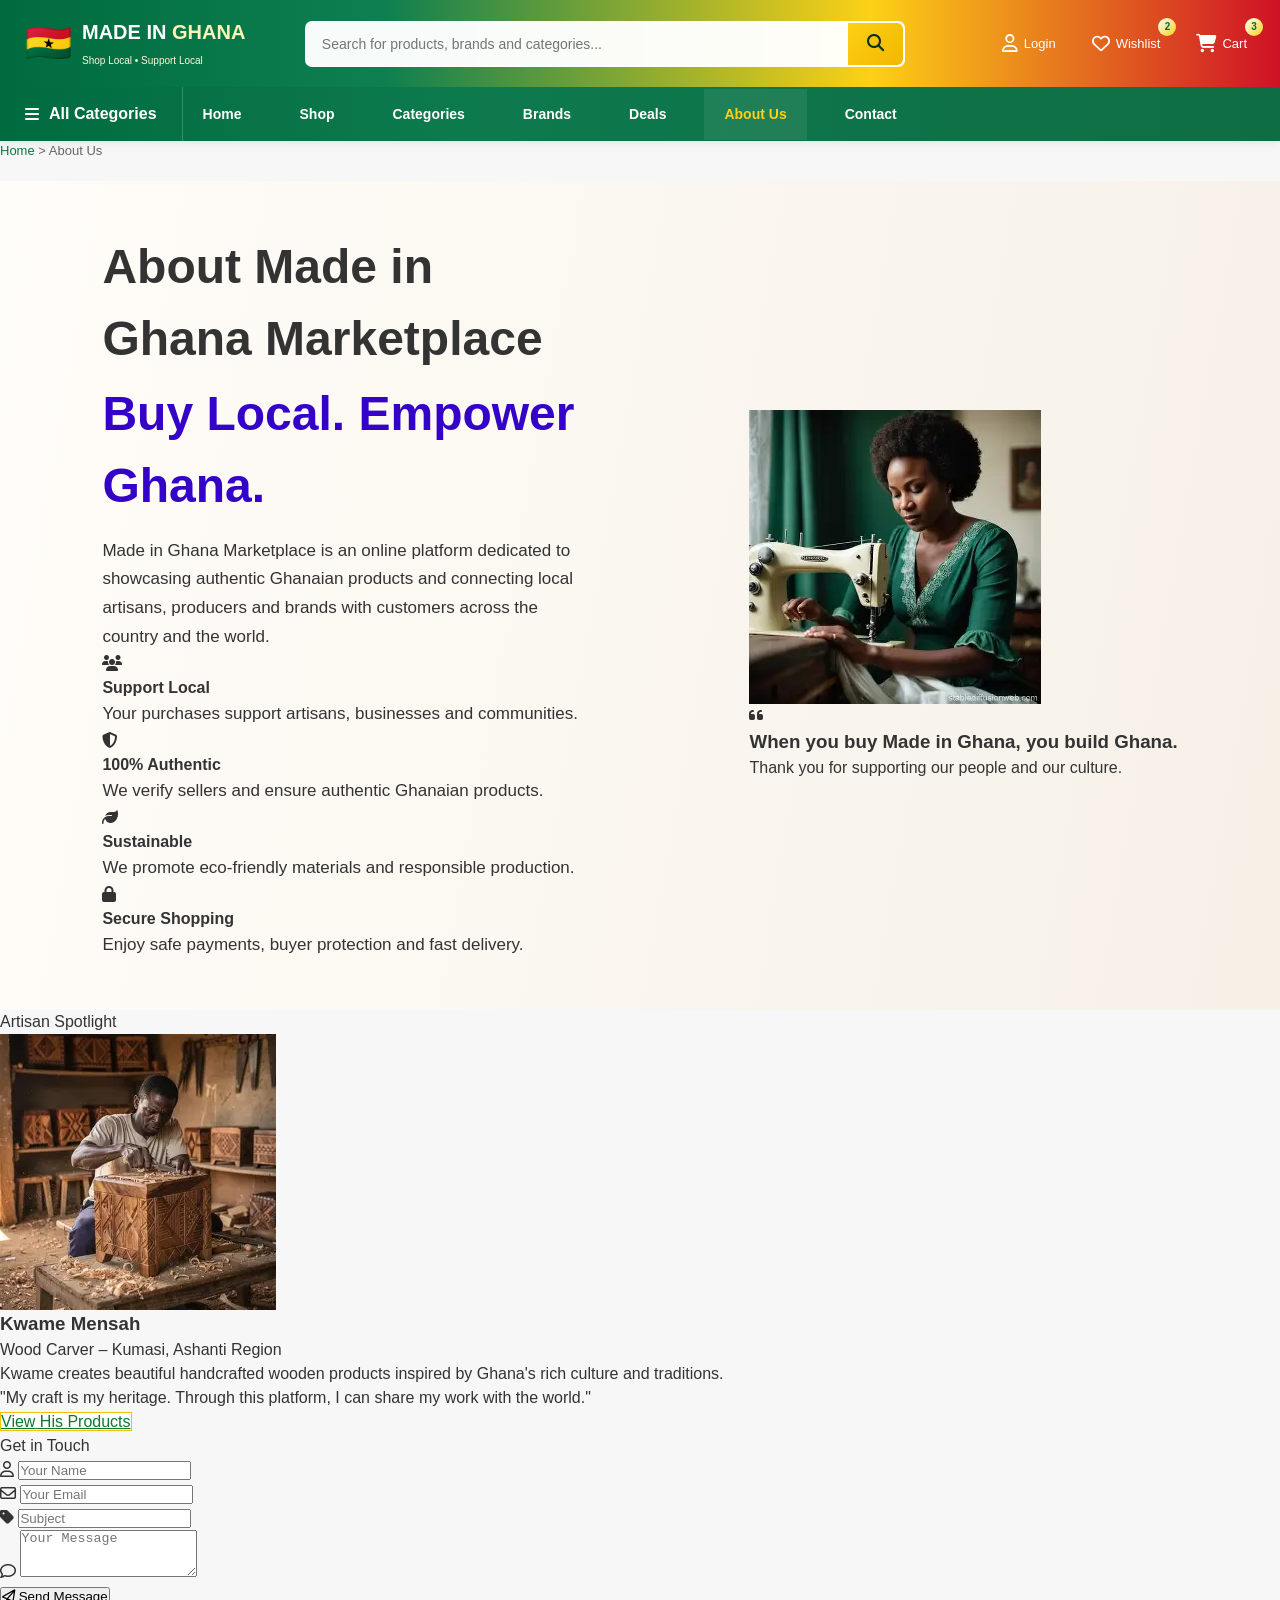
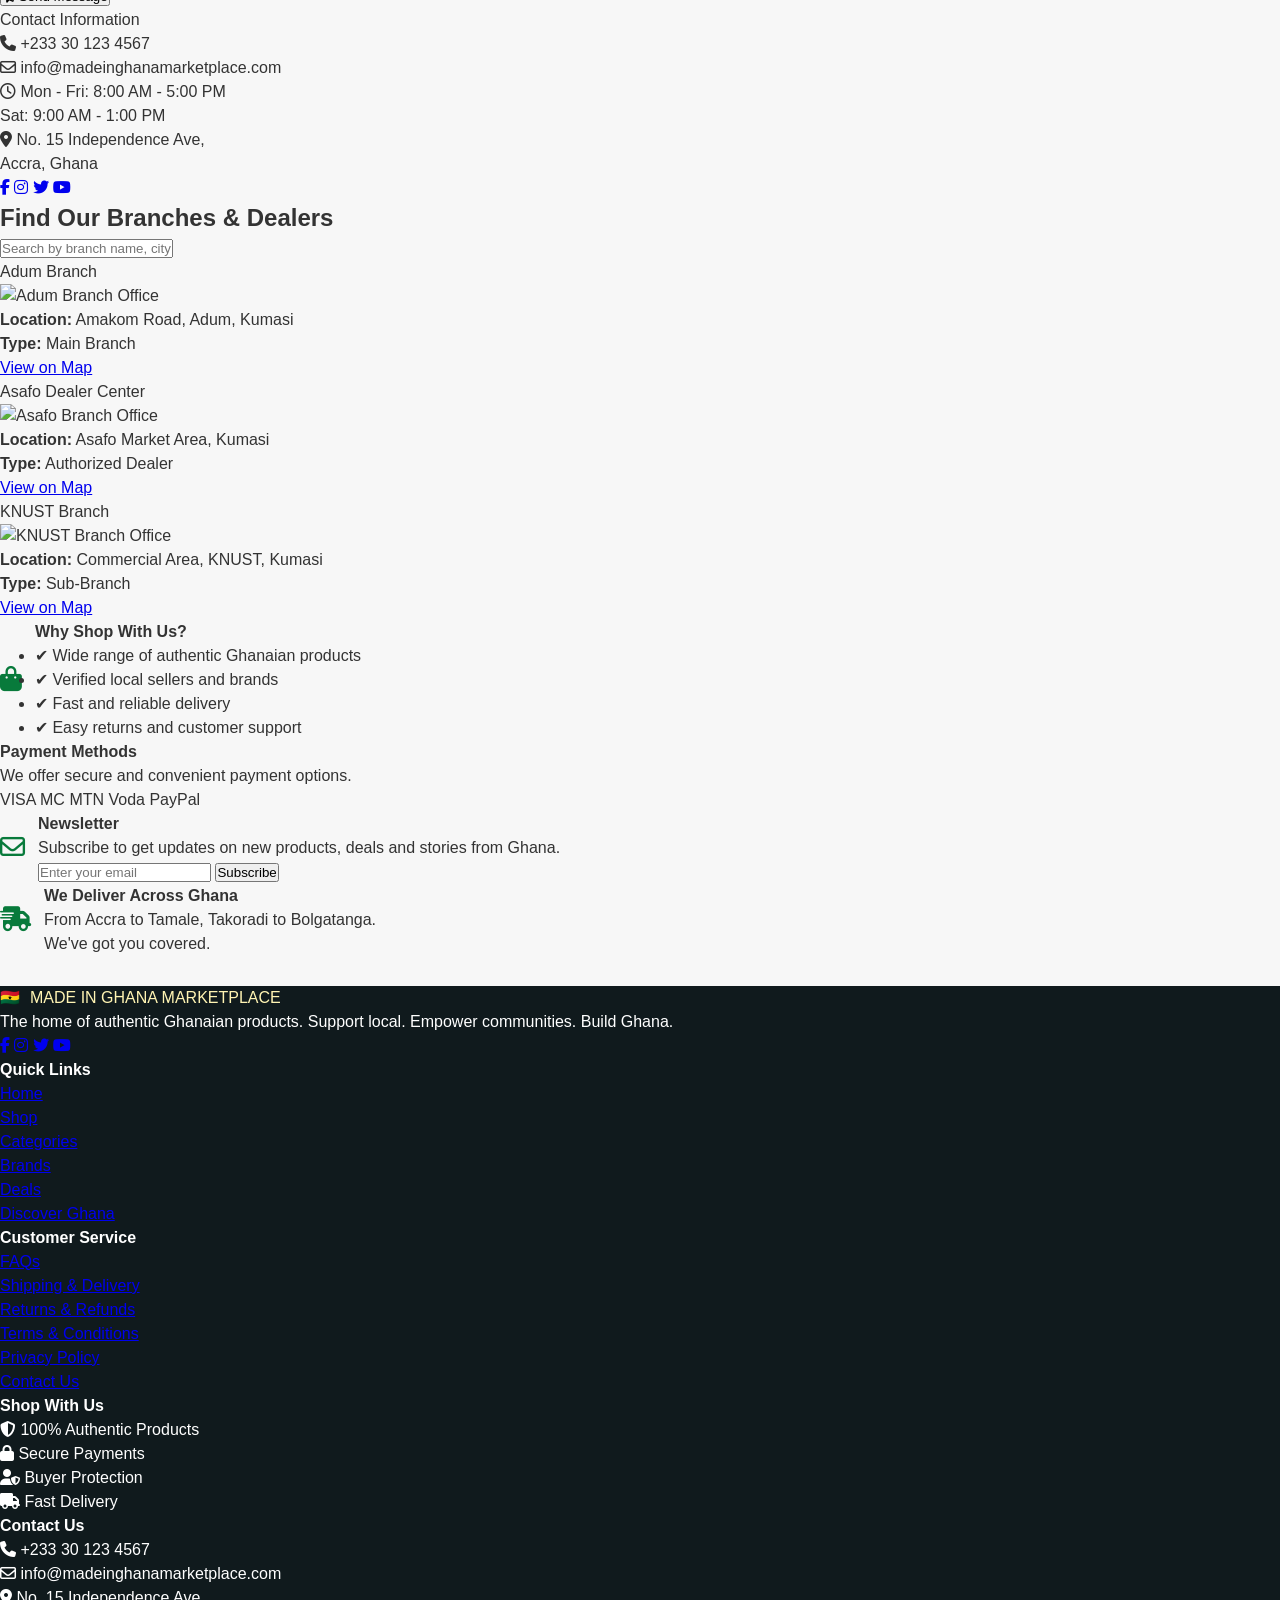
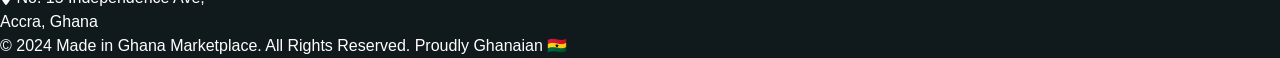
==== about.html @ 3180661c "Initial commit" ====
<!DOCTYPE html>
<html lang="en">
<head>
  <meta charset="UTF-8">
  <meta name="viewport" content="width=device-width, initial-scale=1.0">
  <title>About Us - Made in Ghana Marketplace</title>
  <link rel="stylesheet" href="style.css">
  <!-- Font Awesome for Icons -->
  <link rel="stylesheet" href="https://cdnjs.cloudflare.com/ajax/libs/font-awesome/6.4.0/css/all.min.css">
</head>
<body>

  <header class="header">
    <div class="top-nav">
      <div class="logo">
        <div class="logo-icon">🇬🇭</div>
        <div class="logo-text">
          <h1>MADE IN <span>GHANA</span></h1>
          <small>Shop Local • Support Local</small>
        </div>
      </div>

      <div class="search-box">
        <input type="text" placeholder="Search for products, brands and categories...">
        <button><i class="fa-solid fa-magnifying-glass"></i></button>
      </div>

      <div class="nav-actions">
        <a href="#"><i class="fa-regular fa-user"></i><span>Login</span></a>
        <a href="#" class="icon-link"><i class="fa-regular fa-heart"></i><span>Wishlist</span><b>2</b></a>
        <a href="cart.html" class="icon-link"><i class="fa-solid fa-cart-shopping"></i><span>Cart</span><b>3</b></a>
      </div>
    </div>

    <nav class="main-nav">
      <div class="categories">
        <i class="fa-solid fa-bars"></i>
        <span>All Categories</span>
      </div>

      <ul class="nav-menu">
        <li><a href="index.html">Home</a></li>
        <li><a href="shop.html">Shop</a></li>
        <li><a href="categories.html">Categories</a></li>
        <li><a href="brands.html">Brands</a></li>
        <li><a href="deals.html">Deals</a></li>
        <li><a href="about.html" class="active">About Us</a></li>
        <li><a href="contact.html">Contact</a></li>
      </ul>
    </nav>
  </header>

  <!-- Breadcrumb -->
  <div class="breadcrumb">
    <a href="#">Home</a> &gt; <span>About Us</span>
  </div>

  <!-- Hero Section -->
  <section class="hero">
    <div class="hero-content">
      <h1>About Made in Ghana Marketplace</h1>
      <h2 class="subheading">Buy Local. Empower Ghana.</h2>
      <p>Made in Ghana Marketplace is an online platform dedicated to showcasing authentic Ghanaian products and connecting local artisans, producers and brands with customers across the country and the world.</p>
      
      <div class="value-props">
        <div class="prop-item">
          <i class="fa-solid fa-users"></i>
          <div>
            <strong>Support Local</strong>
            <p>Your purchases support artisans, businesses and communities.</p>
          </div>
        </div>
        <div class="prop-item">
          <i class="fa-solid fa-shield-halved"></i>
          <div>
            <strong>100% Authentic</strong>
            <p>We verify sellers and ensure authentic Ghanaian products.</p>
          </div>
        </div>
        <div class="prop-item">
          <i class="fa-solid fa-leaf"></i>
          <div>
            <strong>Sustainable</strong>
            <p>We promote eco-friendly materials and responsible production.</p>
          </div>
        </div>
        <div class="prop-item">
          <i class="fa-solid fa-lock"></i>
          <div>
            <strong>Secure Shopping</strong>
            <p>Enjoy safe payments, buyer protection and fast delivery.</p>
          </div>
        </div>
      </div>
    </div>

    <div class="hero-image-container">
      <img src="seam.webp" alt="Tailor working on Ghanaian fabric">
      <div class="quote-card">
        <i class="fa-solid fa-quote-left quote-icon"></i>
        <h3>When you buy Made in Ghana, you build Ghana.</h3>
        <p>Thank you for supporting our people and our culture.</p>
      </div>
    </div>
  </section>

  <!-- Grid Section (Artisan, Form, Contact, Map) -->
  <section class="grid-container">
    <!-- Artisan Spotlight -->
    <div class="card spotlight-card">
      <div class="card-header">Artisan Spotlight</div>
      <div class="spotlight-body">
        <img src="carver.webp" alt="Kwame Mensah">
        <div class="spotlight-info">
          <h3>Kwame Mensah</h3>
          <p class="role">Wood Carver – Kumasi, Ashanti Region</p>
          <p class="description">Kwame creates beautiful handcrafted wooden products inspired by Ghana's rich culture and traditions.</p>
          <blockquote class="quote-box">
            "My craft is my heritage. Through this platform, I can share my work with the world."
          </blockquote>
          <a href="#" class="btn-outline">View His Products</a>
        </div>
      </div>
    </div>

    <!-- Get in Touch Form -->
    <div class="card">
      <div class="card-header">Get in Touch</div>
      <form class="contact-form">
        <div class="input-icon">
          <i class="fa-regular fa-user"></i>
          <input type="text" placeholder="Your Name" required>
        </div>
        <div class="input-icon">
          <i class="fa-regular fa-envelope"></i>
          <input type="email" placeholder="Your Email" required>
        </div>
        <div class="input-icon">
          <i class="fa-solid fa-tag"></i>
          <input type="text" placeholder="Subject" required>
        </div>
        <div class="input-icon textarea-icon">
          <i class="fa-regular fa-comment"></i>
          <textarea placeholder="Your Message" rows="3" required></textarea>
        </div>
        <button type="submit" class="btn-submit"><i class="fa-regular fa-paper-plane"></i> Send Message</button>
      </form>
    </div>

    <!-- Contact Information -->
    <div class="card">
      <div class="card-header">Contact Information</div>
      <div class="info-list">
        <p><i class="fa-solid fa-phone"></i> +233 30 123 4567</p>
        <p><i class="fa-regular fa-envelope"></i> info@madeinghanamarketplace.com</p>
        <p><i class="fa-regular fa-clock"></i> Mon - Fri: 8:00 AM - 5:00 PM<br><span class="indent">Sat: 9:00 AM - 1:00 PM</span></p>
        <p><i class="fa-solid fa-location-dot"></i> No. 15 Independence Ave,<br><span class="indent">Accra, Ghana</span></p>
      </div>
      <div class="social-links">
        <a href="#" class="social-btn facebook"><i class="fa-brands fa-facebook-f"></i></a>
        <a href="#" class="social-btn instagram"><i class="fa-brands fa-instagram"></i></a>
        <a href="#" class="social-btn twitter"><i class="fa-brands fa-twitter"></i></a>
        <a href="#" class="social-btn youtube"><i class="fa-brands fa-youtube"></i></a>
      </div>
    </div>
  </section>

  <section class="branches-section">
  <h2>Find Our Branches & Dealers</h2>
  
  <!-- Search and Filter Bar -->
  <div class="search-container">
    <input type="text" id="searchInput" placeholder="Search by branch name, city, or dealer..." onkeyup="filterBranches()">
  </div>

  <!-- Cards Grid -->
  <div class="branches-grid" id="branchesGrid">
    
    <!-- Branch 1 -->
    <div class="card" data-name="adum branch kumasi central">
      <div class="card-header">Adum Branch</div>
      <div class="map-placeholder">
        <img src="https://images.unsplash.com/photo-1486406146926-c627a92ad1ab?auto=format&fit=crop&w=600&q=80" alt="Adum Branch Office" class="map-img">
      </div>
      <div class="card-body">
        <p class="branch-address"><strong>Location:</strong> Amakom Road, Adum, Kumasi</p>
        <p class="branch-type"><strong>Type:</strong> Main Branch</p>
        <a href="https://maps.google.com/?q=Adum,+Kumasi" target="_blank" class="direction-btn">View on Map</a>
      </div>
    </div>

    <!-- Branch 2 -->
    <div class="card" data-name="asafo dealer kumasi market">
      <div class="card-header">Asafo Dealer Center</div>
      <div class="map-placeholder">
        <img src="https://images.unsplash.com/photo-1541888946425-d0fbb18f729b?auto=format&fit=crop&w=600&q=80" alt="Asafo Branch Office" class="map-img">
      </div>
      <div class="card-body">
        <p class="branch-address"><strong>Location:</strong> Asafo Market Area, Kumasi</p>
        <p class="branch-type"><strong>Type:</strong> Authorized Dealer</p>
        <a href="https://maps.google.com/?q=Asafo,+Kumasi" target="_blank" class="direction-btn">View on Map</a>
      </div>
    </div>

    <!-- Branch 3 -->
    <div class="card" data-name="knust branch university campus">
      <div class="card-header">KNUST Branch</div>
      <div class="map-placeholder">
        <img src="https://images.unsplash.com/photo-1497366216548-37526070297c?auto=format&fit=crop&w=600&q=80" alt="KNUST Branch Office" class="map-img">
      </div>
      <div class="card-body">
        <p class="branch-address"><strong>Location:</strong> Commercial Area, KNUST, Kumasi</p>
        <p class="branch-type"><strong>Type:</strong> Sub-Branch</p>
        <a href="https://maps.google.com/?q=KNUST,+Kumasi" target="_blank" class="direction-btn">View on Map</a>
      </div>
    </div>

  </div>
</section>

  <!-- Features Strip -->
  <section class="features-bar">
    <div class="feature-item">
      <i class="fa-solid fa-bag-shopping feature-icon"></i>
      <div>
        <strong>Why Shop With Us?</strong>
        <ul>
          <li>✔ Wide range of authentic Ghanaian products</li>
          <li>✔ Verified local sellers and brands</li>
          <li>✔ Fast and reliable delivery</li>
          <li>✔ Easy returns and customer support</li>
        </ul>
      </div>
    </div>

    <div class="feature-item">
      <div>
        <strong>Payment Methods</strong>
        <p>We offer secure and convenient payment options.</p>
        <div class="payment-icons">
          <span class="pay-card visa">VISA</span>
          <span class="pay-card mastercard">MC</span>
          <span class="pay-card momo">MTN</span>
          <span class="pay-card vodafone">Voda</span>
          <span class="pay-card paypal">PayPal</span>
        </div>
      </div>
    </div>

    <div class="feature-item">
      <i class="fa-regular fa-envelope feature-icon"></i>
      <div>
        <strong>Newsletter</strong>
        <p>Subscribe to get updates on new products, deals and stories from Ghana.</p>
        <div class="newsletter-form">
          <input type="email" placeholder="Enter your email">
          <button>Subscribe</button>
        </div>
      </div>
    </div>

    <div class="feature-item">
      <i class="fa-solid fa-truck-fast feature-icon"></i>
      <div>
        <strong>We Deliver Across Ghana</strong>
        <p>From Accra to Tamale, Takoradi to Bolgatanga.<br>We've got you covered.</p>
      </div>
    </div>
  </section>

  <!-- Main Footer -->
  <footer class="footer">
    <div class="footer-grid">
      <div class="footer-col brand-col">
        <div class="logo">
          <span class="flag-icon">🇬🇭</span>
          <div class="logo-text light">
            <span class="brand-title">MADE IN GHANA</span>
            <span class="brand-sub">MARKETPLACE</span>
          </div>
        </div>
        <p>The home of authentic Ghanaian products. Support local. Empower communities. Build Ghana.</p>
        <div class="social-links dark">
          <a href="#"><i class="fa-brands fa-facebook-f"></i></a>
          <a href="#"><i class="fa-brands fa-instagram"></i></a>
          <a href="#"><i class="fa-brands fa-twitter"></i></a>
          <a href="#"><i class="fa-brands fa-youtube"></i></a>
        </div>
      </div>

      <div class="footer-col">
        <h4>Quick Links</h4>
        <ul>
          <li><a href="#">Home</a></li>
          <li><a href="#">Shop</a></li>
          <li><a href="#">Categories</a></li>
          <li><a href="#">Brands</a></li>
          <li><a href="#">Deals</a></li>
          <li><a href="#">Discover Ghana</a></li>
        </ul>
      </div>

      <div class="footer-col">
        <h4>Customer Service</h4>
        <ul>
          <li><a href="#">FAQs</a></li>
          <li><a href="#">Shipping & Delivery</a></li>
          <li><a href="#">Returns & Refunds</a></li>
          <li><a href="#">Terms & Conditions</a></li>
          <li><a href="#">Privacy Policy</a></li>
          <li><a href="#">Contact Us</a></li>
        </ul>
      </div>

      <div class="footer-col">
        <h4>Shop With Us</h4>
        <ul class="icon-list">
          <li><i class="fa-solid fa-shield-halved"></i> 100% Authentic Products</li>
          <li><i class="fa-solid fa-lock"></i> Secure Payments</li>
          <li><i class="fa-solid fa-user-shield"></i> Buyer Protection</li>
          <li><i class="fa-solid fa-truck"></i> Fast Delivery</li>
        </ul>
      </div>

      <div class="footer-col">
        <h4>Contact Us</h4>
        <p><i class="fa-solid fa-phone"></i> +233 30 123 4567</p>
        <p><i class="fa-regular fa-envelope"></i> info@madeinghanamarketplace.com</p>
        <p><i class="fa-solid fa-location-dot"></i> No. 15 Independence Ave,<br>Accra, Ghana</p>
      </div>
    </div>

    <div class="footer-bottom">
      <span>© 2024 Made in Ghana Marketplace. All Rights Reserved.</span>
      <span>Proudly Ghanaian 🇬🇭</span>
    </div>
  </footer>

</body>
</html>
---- style.css ----
/* ================= GENERAL ================= */

* {
    margin: 0;
    padding: 0;
    box-sizing: border-box;
}

body {
    font-family: Arial, Helvetica, sans-serif;
    background: #ffffff;
    color: #111;
}

.header {
    background: linear-gradient(90deg, #006B3F 0%, #0d7f50 35%, #FCD116 70%, #CE1126 100%);
    color: white;
    box-shadow: 0 4px 18px rgba(0, 0, 0, 0.08);
}

.top-nav {
    display: flex;
    justify-content: space-between;
    align-items: center;
    padding: 14px 8%;
    gap: 16px;
}

.logo-text h1 {
    color: white;
}

.logo-text span {
    color: #fff4b3;
}

.logo-text small {
    color: #fff8d7;
}

.search-box {
    flex: 1;
    display: flex;
    max-width: 600px;
    margin: 0 auto;
}

.search-box input {
    flex: 1;
    padding: 10px 12px;
    border: none;
    border-radius: 6px 0 0 6px;
    outline: none;
    background: rgba(255,255,255,0.96);
}

.search-box button {
    border: none;
    background: linear-gradient(135deg, #FCD116 0%, #f3b700 100%);
    color: #0d2f1f;
    padding: 10px 14px;
    border-radius: 0 6px 6px 0;
    font-weight: 700;
}

.nav-actions {
    display: flex;
    gap: 16px;
    align-items: center;
    margin-left: auto;
    flex-shrink: 0;
}

.nav-actions a {
    color: white;
    text-decoration: none;
    font-size: 14px;
    display: flex;
    align-items: center;
    gap: 6px;
    padding: 6px 8px;
    border-radius: 999px;
    transition: background 0.2s ease, transform 0.2s ease;
}

.nav-actions a:hover {
    background: rgba(255, 255, 255, 0.14);
    transform: translateY(-1px);
}

.nav-actions b {
    background: linear-gradient(135deg, #fff 0%, #FCD116 100%);
    color: #006B3F;
    border-radius: 999px;
    padding: 2px 7px;
    font-size: 12px;
    font-weight: 700;
}

.main-nav {
    background: linear-gradient(90deg, #006B3F 0%, #0d7a4d 30%, #0f6d43 100%);
    padding: 12px 8%;
    display: flex;
    justify-content: space-between;
    align-items: center;
}

.categories {
    display: flex;
    align-items: center;
    gap: 8px;
    color: white;
    font-weight: 700;
}

.nav-menu {
    display: flex;
    gap: 18px;
    list-style: none;
}

.nav-menu a {
    color: white;
    text-decoration: none;
    font-weight: 600;
}

.nav-menu a.active,
.nav-menu a:hover {
    color: #FCD116;
}

button {
    font-family: inherit;
    cursor: pointer;
}

img {
    max-width: 100%;
    display: block;
}


/* ================= HERO ================= */

.hero {
    min-height: 450px;
    background: linear-gradient(100deg, #fffdf9, #f6f0e7);
    display: flex;
    align-items: center;
    justify-content: space-between;
    padding: 50px 8%;
    overflow: hidden;
}

.hero-content {
    width: 45%;
}

.hero-content h1 {
    font-size: 48px;
    margin-bottom: 3px;
}

.hero-content h2 {
    font-size: 48px;
    color: #3403c7;
    margin-bottom: 15px;
}

.hero-content p {
    font-size: 17px;
    line-height: 1.7;
    max-width: 500px;
}

.hero-buttons {
    display: flex;
    gap: 15px;
    margin-top: 25px;
}

.btn-primary,
.btn-secondary {
    padding: 13px 25px;
    border-radius: 6px;
    font-weight: bold;
    border: none;
}

.btn-primary {
    background: linear-gradient(135deg, #CE1126 0%, #FCD116 100%);
    color: #0d2f1f;
    font-weight: 700;
}

.btn-primary:hover {
    background: linear-gradient(135deg, #b30d1d 0%, #e9bf00 100%);
}

.btn-secondary {
    background: white;
    color: #006B3F;
    border: 1px solid #006B3F;
}

.btn-secondary:hover {
    background: #006B3F;
    color: white;
}

.hero-image {
    width: 50%;
    position: relative;
}

.hero-image > img {
    width: 100%;
    max-height: 350px;
    object-fit: contain;
}

.quality-box {
    position: absolute;
    right: 0;
    bottom: 10px;
    width: 220px;
    padding: 25px;
    border-radius: 12px;
    background: #075d34;
    color: white;
    box-shadow: 0 10px 30px rgba(0,0,0,.15);
}

.quality-box h3 {
    font-size: 15px;
    margin-bottom: 12px;
}

.quality-box p {
    font-size: 13px;
    line-height: 1.5;
}

.dots {
    display: flex;
    gap: 7px;
    margin-top: 20px;
}

.dots span {
    width: 9px;
    height: 9px;
    background: white;
    border-radius: 50%;
    opacity: .8;
}


/* ================= TRUST ITEMS ================= */

.trust-items {
    display: flex;
    gap: 25px;
    margin-top: 35px;
}

.trust-items div {
    display: grid;
    grid-template-columns: 25px auto;
    column-gap: 7px;
}

.trust-items span {
    grid-row: span 2;
    font-size: 20px;
}

.trust-items strong {
    font-size: 12px;
}

.trust-items small {
    font-size: 10px;
    color: #555;
}


/* ================= SECTIONS ================= */

.section {
    padding: 30px 8%;
}

.section-heading {
    display: flex;
    justify-content: space-between;
    align-items: center;
    margin-bottom: 18px;
}

.section-heading h2 {
    font-size: 22px;
}

.section-heading button {
    border: none;
    background: transparent;
    color: #e30505;
    font-weight: bold;
}

.section-heading button[onclick*="viewCategories"],
.section-heading button[onclick*="viewProducts"],
.brands .section-heading button,
.section-heading button[onclick*="viewBrands"] {
    color: #f4c20d;
}


/* ================= CATEGORIES ================= */

.category-grid {
    display: grid;
    grid-template-columns: repeat(8, 1fr);
    gap: 12px;
}

.category-card {
    min-height: 130px;
    border: 1px solid #e7ddd0;
    border-radius: 14px;
    padding: 12px;
    text-align: center;
    cursor: pointer;
    transition: .25s;
    background: #fffdf9;
    box-shadow: 0 6px 16px rgba(0,0,0,0.05);
}

.category-card:hover {
    transform: translateY(-5px);
    box-shadow: 0 10px 24px rgba(0,0,0,.08);
    border-color: #c8102e;
}

.category-card img {
    height: 70px;
    width: 100%;
    object-fit: contain;
    margin-bottom: 8px;
}

.category-card h3 {
    font-size: 12px;
}

.category-card p {
    font-size: 10px;
    color: #666;
    margin-top: 3px;
}


/* ================= PRODUCTS ================= */

.product-grid {
    display: grid;
    grid-template-columns: repeat(6, 1fr);
    gap: 15px;
}

.product-card {
    position: relative;
    border: 1px solid #e7ddd0;
    border-radius: 14px;
    padding: 12px;
    background: #fffdf9;
    transition: .25s;
    box-shadow: 0 6px 16px rgba(0,0,0,0.05);
}

.product-card:hover {
    transform: translateY(-5px);
    box-shadow: 0 10px 24px rgba(0,0,0,.1);
    border-color: #c8102e;
}

.heart {
    position: absolute;
    right: 10px;
    top: 10px;
    border: none;
    background: white;
    font-size: 22px;
    color: #777;
    z-index: 2;
}

.heart.active {
    color: red;
}

.product-image {
    height: 170px;
    display: flex;
    justify-content: center;
    align-items: center;
    margin-bottom: 10px;
}

.product-image img {
    height: 100%;
    width: 100%;
    object-fit: contain;
}

.product-card h3 {
    font-size: 13px;
    margin-bottom: 7px;
}

.price {
    color: #087a3b;
    font-weight: bold;
    font-size: 14px;
}

.rating {
    color: #ffae00;
    font-size: 13px;
    margin: 7px 0;
}

.rating span {
    color: #555;
    font-size: 10px;
}

.cart-btn {
    width: 100%;
    padding: 9px;
    border: none;
    background: #087a3b;
    color: white;
    border-radius: 5px;
    font-weight: bold;
}

.cart-btn:hover {
    background: #970202;
}


/* ================= DEALS ================= */

.deal-card {
    background: #fffdf9;
    border: 1px solid #e7ddd0;
    border-radius: 14px;
    padding: 16px;
    box-shadow: 0 6px 16px rgba(0,0,0,0.05);
}

.deals {
    margin: 25px 8%;
    background: linear-gradient(100deg, #075d34, #00833e);
    min-height: 210px;
    border-radius: 12px;
    color: white;
    display: flex;
    align-items: center;
    padding: 30px;
    gap: 30px;
}

.deals-content {
    width: 35%;
}

.deals-content h2 {
    font-size: 28px;
    margin-bottom: 12px;
}

.deals-content p {
    line-height: 1.5;
    margin-bottom: 20px;
}

.deals-content button {
    padding: 12px 25px;
    background: white;
    color: #075d34;
    border: none;
    border-radius: 6px;
    font-weight: bold;
}

.deal-product {
    width: 35%;
    position: relative;
}

.deal-product img {
    width: 100%;
    height: 170px;
    object-fit: contain;
}

.deal-product span {
    position: absolute;
    right: 0;
    bottom: 0;
    background: #ffe75b;
    color: #075d34;
    border-radius: 50%;
    width: 80px;
    height: 80px;
    text-align: center;
    padding-top: 13px;
    font-size: 11px;
}

.deal-product strong {
    font-size: 22px;
}

.deal-benefits {
    width: 30%;
    background: rgba(255,255,255,.12);
    border-radius: 10px;
    padding: 15px;
}

.deal-benefits div {
    margin-bottom: 13px;
}

.deal-benefits b {
    font-size: 13px;
}

.deal-benefits p {
    font-size: 11px;
    margin-top: 3px;
    opacity: .85;
}


/* ================= BRANDS ================= */

.brands {
    display: grid;
    grid-template-columns: repeat(8, 1fr);
    gap: 10px;
}

.brands div {
    min-height: 75px;
    border: 1px solid #e5e5e5;
    border-radius: 7px;
    display: flex;
    align-items: center;
    justify-content: center;
    text-align: center;
    font-weight: bold;
    font-size: 13px;
    color: #333;
    cursor: pointer;
    transition: .2s;
}

.brands div:hover {
    border-color: #087a3b;
    color: #087a3b;
}

.brands small {
    font-weight: normal;
}


/* ================= TESTIMONIALS ================= */

.testimonials {
    margin: 25px 8%;
    padding: 35px;
    background: #faf8f3;
    border-radius: 12px;
}

.testimonials h2 {
    text-align: center;
    margin-bottom: 25px;
}

.testimonial-grid {
    display: grid;
    grid-template-columns: repeat(3, 1fr);
    gap: 18px;
}

.testimonial {
    background: white;
    border: 1px solid #eee;
    border-radius: 8px;
    padding: 20px;
}

.customer {
    display: flex;
    align-items: center;
    gap: 12px;
    margin-bottom: 15px;
}

.avatar {
    width: 42px;
    height: 42px;
    background: #e90619;
    color: white;
    display: flex;
    align-items: center;
    justify-content: center;
    border-radius: 50%;
    font-weight: bold;
}

.customer small {
    display: block;
    color: #777;
    margin-top: 3px;
}

.testimonial p {
    color: #444;
    font-size: 13px;
    line-height: 1.6;
}

.stars {
    color: #ffae00;
    margin-top: 12px;
}


/* ================= SERVICES ================= */

.services {
    margin: 0 8% 25px;
    padding: 25px;
    display: grid;
    grid-template-columns: repeat(4, 1fr);
    border-top: 1px solid #eee;
}

.services div {
    display: grid;
    grid-template-columns: 35px auto;
    padding-left: 25px;
}

.services span {
    grid-row: span 2;
    font-size: 22px;
}

.services strong {
    font-size: 13px;
}

.services small {
    color: #777;
}


/* ================= NEWSLETTER ================= */

.newsletter {
    margin: 25px 8%;
    padding: 25px;
    border-radius: 10px;
    background: #075d34;
    color: white;
    display: flex;
    align-items: center;
    gap: 20px;
}

.newsletter-icon {
    width: 55px;
    height: 55px;
    background: white;
    color: #075d34;
    border-radius: 50%;
    display: flex;
    justify-content: center;
    align-items: center;
    font-size: 25px;
}

.newsletter-text {
    flex: 1;
}

.newsletter-text h2 {
    margin-bottom: 5px;
}

.newsletter-text p {
    font-size: 13px;
}

.newsletter form {
    display: flex;
    width: 40%;
}

.newsletter input {
    flex: 1;
    padding: 14px;
    border: none;
    outline: none;
    border-radius: 5px 0 0 5px;
}

.newsletter form button {
    padding: 14px 20px;
    border: none;
    background: #087a3b;
    color: white;
    font-weight: bold;
    border-radius: 0 5px 5px 0;
}


/* ================= FOOTER ================= */

footer {
    background: #101a1d;
    color: white;
    margin-top: 30px;
}

.footer-container {
    padding: 35px 8%;
    display: grid;
    grid-template-columns: 1.4fr 1fr 1fr 1.4fr;
    gap: 40px;
}

.footer-container h2 {
    font-size: 19px;
}

.footer-container h2 span {
    color: red;
}

.footer-container > div > small {
    color: #ddd;
}

.footer-container h3 {
    margin-bottom: 15px;
}

.footer-container a {
    display: block;
    color: #ddd;
    text-decoration: none;
    margin: 8px 0;
    font-size: 13px;
}

.footer-container a:hover {
    color: #00a84f;
}

.footer-about p {
    color: #ccc;
    font-size: 13px;
    line-height: 1.6;
    margin-top: 12px;
}

.socials {
    display: flex;
    gap: 10px;
    margin-top: 15px;
}

.socials a {
    width: 32px;
    height: 32px;
    background: #087a3b;
    border-radius: 50%;
    display: flex;
    align-items: center;
    justify-content: center;
    color: white;
}

.footer-container p {
    font-size: 13px;
    color: #ddd;
    margin: 10px 0;
}

.copyright {
    background: #087a3b;
    padding: 13px 8%;
    font-size: 13px;
    display: flex;
    justify-content: space-between;
}


/* ================= RESPONSIVE ================= */

@media (max-width: 1000px) {

    .category-grid {
        grid-template-columns: repeat(4, 1fr);
    }

    .product-grid {
        grid-template-columns: repeat(3, 1fr);
    }

    .brands {
        grid-template-columns: repeat(4, 1fr);
    }

    .hero {
        padding: 40px 5%;
    }
}


@media (max-width: 700px) {

    .hero {
        flex-direction: column;
        text-align: center;
    }

    .hero-content,
    .hero-image {
        width: 100%;
    }

    .hero-content h1,
    .hero-content h2 {
        font-size: 35px;
    }

    .hero-buttons,
    .trust-items {
        justify-content: center;
        flex-wrap: wrap;
    }

    .quality-box {
        display: none;
    }

    .category-grid {
        grid-template-columns: repeat(2, 1fr);
    }

    .product-grid {
        grid-template-columns: repeat(2, 1fr);
    }

    .deals {
        flex-direction: column;
    }

    .deals-content,
    .deal-product,
    .deal-benefits {
        width: 100%;
    }

    .testimonial-grid {
        grid-template-columns: 1fr;
    }

    .services {
        grid-template-columns: repeat(2, 1fr);
        gap: 20px;
    }

    .newsletter {
        flex-direction: column;
        text-align: center;
    }

    .newsletter form {
        width: 100%;
    }

    .footer-container {
        grid-template-columns: 1fr 1fr;
    }

    .copyright {
        flex-direction: column;
        gap: 8px;
    }
}
      :root {
    --primary: #087a3b;
    --primary-dark: #055d2c;
    --gold: #d4a017;
    --text-main: #333;
    --text-muted: #666;
    --bg-light: #faf8f3;
    --border-color: #e5e5e5;
    --white: #fff;
}

* {
    box-sizing: border-box;
    margin: 0;
    padding: 0;
}

body {
    font-family: Arial, sans-serif;
    background: #f7f7f7;
    color: var(--text-main);
    line-height: 1.5;
}


/* ================= HEADER ================= */

.header {
    background: linear-gradient(90deg, #006B3F 0%, #0d7f50 30%, #FCD116 68%, #CE1126 100%);
    box-shadow: 0 2px 10px rgba(0, 0, 0, 0.08);
    position: sticky;
    top: 0;
    z-index: 1000;
}

.top-nav {
    max-width: 1300px;
    margin: auto;
    padding: 15px 25px;
    display: flex;
    align-items: center;
    gap: 30px;
}


/* LOGO */

.logo {
    display: flex;
    align-items: center;
    gap: 10px;
    min-width: 220px;
}

.logo-icon {
    font-size: 38px;
}

.logo-text h1 {
    font-size: 20px;
    font-weight: 800;
    color: white;
}

.logo-text h1 span {
    color: #fff4b3;
}

.logo-text small {
    font-size: 10px;
    color: #fff8d7;
}


/* SEARCH */

.search-box {
    flex: 1;
    max-width: 600px;
    display: flex;
    border: 2px solid rgba(255,255,255,0.65);
    border-radius: 7px;
    overflow: hidden;
    background: rgba(255,255,255,0.97);
}

.search-box input {
    flex: 1;
    border: none;
    outline: none;
    padding: 13px 15px;
    font-size: 14px;
    background: transparent;
}

.search-box button {
    width: 55px;
    border: none;
    background: linear-gradient(135deg, #FCD116 0%, #f3b700 100%);
    color: #0d2f1f;
    cursor: pointer;
    font-size: 17px;
    font-weight: 700;
}

.search-box button:hover {
    background: linear-gradient(135deg, #f5cf40 0%, #e4af00 100%);
}


/* RIGHT NAV */

.nav-actions {
    display: flex;
    align-items: center;
    gap: 20px;
    margin-left: auto;
}

.nav-actions a {
    text-decoration: none;
    color: white;
    display: flex;
    align-items: center;
    gap: 6px;
    font-size: 13px;
    position: relative;
    padding: 6px 8px;
    border-radius: 999px;
    transition: background 0.2s ease, transform 0.2s ease;
}

.nav-actions a:hover {
    color: #fff7c2;
    background: rgba(255, 255, 255, 0.12);
    transform: translateY(-1px);
}

.nav-actions i {
    font-size: 18px;
}

.icon-link b {
    position: absolute;
    top: -10px;
    right: -8px;
    min-width: 18px;
    height: 18px;
    padding: 0 5px;
    background: linear-gradient(135deg, #fff 0%, #FCD116 100%);
    color: #006B3F;
    border-radius: 50%;
    display: flex;
    justify-content: center;
    align-items: center;
    font-size: 10px;
    font-weight: 700;
}


/* ================= GREEN NAV ================= */

.main-nav {
    background: linear-gradient(90deg, #006B3F 0%, #0d7a4d 35%, #0f6d43 100%);
    display: flex;
    align-items: center;
    justify-content: space-between;
    padding: 0 calc((100% - 1300px) / 2);
}

.categories {
    color: white;
    font-weight: bold;
    padding: 15px 25px;
    display: flex;
    gap: 10px;
    align-items: center;
    border-right: 1px solid rgba(255, 255, 255, 0.2);
}

.nav-menu {
    list-style: none;
    display: flex;
    align-items: center;
    flex: 1;
}

.nav-menu li a {
    display: block;
    color: white;
    text-decoration: none;
    padding: 15px 20px;
    font-size: 14px;
    transition: 0.2s;
}

.nav-menu li a:hover,
.nav-menu li a.active {
    background: rgba(255, 255, 255, 0.08);
    color: #FCD116;
}


/* ================= CONTAINER ================= */

.container {
    max-width: 1300px;
    margin: auto;
    padding: 25px;
}


/* BREADCRUMB */

.breadcrumb {
    margin-bottom: 20px;
    font-size: 13px;
    color: var(--text-muted);
}

.breadcrumb a {
    color: var(--primary);
    text-decoration: none;
}


/* ================= BANNER ================= */

.header-banner {
    display: flex;
    justify-content: space-between;
    align-items: center;

    background: linear-gradient(
        100deg,
        #0d9a3b,
        #0b7a2f
    );

    padding: 30px;

    border-radius: 12px;
    margin-bottom: 30px;

    border: 1px solid var(--border-color);
}

.page-title h1 {
    font-size: 30px;
    margin-bottom: 5px;
    color: #fff;
}

.page-title p {
    color: rgba(255, 255, 255, 0.9);
    font-size: 14px;
}

.support-banner {
    display: flex;
    align-items: center;
    gap: 12px;

    background: white;
    padding: 15px 20px;

    border-radius: 8px;
    border: 1px solid #ddd;
}

.support-banner > i {
    font-size: 27px;
    color: var(--primary);
}

.support-banner-text h4 {
    color: var(--primary);
    font-size: 14px;
}

.support-banner-text p {
    font-size: 11px;
    color: var(--text-muted);
}


/* ================= SHOP ================= */

.shop-layout {
    display: grid;
    grid-template-columns: 260px 1fr;
    gap: 25px;
}


/* SIDEBAR */

.sidebar {
    background: white;

    border: 1px solid var(--border-color);
    border-radius: 10px;

    padding: 20px;

    height: fit-content;
}

.filter-header {
    display: flex;
    align-items: center;
    gap: 10px;

    font-weight: bold;
    font-size: 16px;

    padding-bottom: 15px;

    border-bottom: 1px solid var(--border-color);
    margin-bottom: 20px;
}

.filter-header i {
    color: #d71920;
}

.filter-group {
    margin-bottom: 20px;
    padding-bottom: 18px;

    border-bottom: 1px solid #eee;
}

.filter-title {
    font-weight: bold;
    font-size: 14px;
    margin-bottom: 12px;
}

.category-list {
    list-style: none;
}

.category-item {
    display: flex;
    justify-content: space-between;

    margin-bottom: 9px;

    font-size: 13px;
}

.category-item label {
    display: flex;
    gap: 8px;
    cursor: pointer;
}

.count {
    color: #888;
    font-size: 11px;
}

.range-slider {
    width: 100%;
    accent-color: #0a8f3d;
}

.price-values {
    display: flex;
    justify-content: space-between;

    font-size: 12px;
    color: var(--text-muted);
}

.select-input {
    width: 100%;

    padding: 9px;

    border: 1px solid var(--border-color);
    border-radius: 5px;

    background: white;
    outline: none;
}

.rating-option {
    display: flex;
    gap: 6px;

    font-size: 12px;
    margin-bottom: 8px;
}

.stars {
    color: #ffae00;
    letter-spacing: 1px;
}

.sidebar-buttons {
    display: flex;
    flex-direction: column;
    gap: 10px;
}

.btn {
    padding: 11px;

    border-radius: 5px;

    font-weight: bold;
    cursor: pointer;

    font-size: 13px;
}

.btn-primary {
    border: none;

    background: linear-gradient(135deg, #d71920, #a90f17);
    color: white;
}

.btn-primary:hover {
    background: linear-gradient(135deg, #a90f17, #d71920);
}

.btn-outline {
    background: white;

    border: 1px solid #f4c20d;
    color: #0b7a2f;
}

.btn-outline:hover {
    background: #fff7d6;
}


/* ================= TOOLBAR ================= */

.products-toolbar {
    background: white;

    border: 1px solid var(--border-color);
    border-radius: 8px;

    padding: 12px 15px;
    margin-bottom: 20px;

    display: flex;
    justify-content: space-between;
    align-items: center;
}

.results-count {
    font-size: 13px;
    color: var(--text-muted);
}

.toolbar-controls {
    display: flex;
    align-items: center;
    gap: 20px;
}

.sort-by {
    display: flex;
    align-items: center;
    gap: 8px;

    font-size: 13px;
}

.sort-by .select-input {
    width: 150px;
}

.view-options {
    display: flex;
    gap: 5px;
}

.view-btn {
    width: 35px;
    height: 35px;

    border: 1px solid var(--border-color);

    background: white;

    cursor: pointer;
    border-radius: 5px;
}

.view-btn.active {
    background: linear-gradient(135deg, #0a8f3d, #0d9a3b);
    color: white;
}


/* ================= PRODUCTS ================= */

.product-grid {
    display: grid;
    grid-template-columns: 1fr;
    gap: 22px;
}

.product-card {
    position: relative;

    background: white;
    border: 1px solid var(--border-color);
    border-radius: 14px;
    padding: 18px;

    display: grid;
    grid-template-columns: 260px minmax(0, 1fr) 250px;
    gap: 22px;
    align-items: center;

    transition: 0.25s;
}

.product-card:hover {
    transform: translateY(-4px);
    box-shadow: 0 12px 28px rgba(0,0,0,0.1);
}

.product-image {
    width: 100%;
    height: 240px;
    object-fit: contain;
    margin: 0;
    border-radius: 12px;
    background: #f8f8f8;
    border: 1px solid #efefef;
}

.badge-new {
    position: absolute;

    top: 10px;
    left: 10px;

    background: linear-gradient(135deg, #f4c20d, #d79f00);
    color: #1a1a1a;

    padding: 4px 9px;

    border-radius: 4px;

    font-size: 10px;
    font-weight: bold;

    z-index: 2;
}

.wishlist-btn {
    position: absolute;

    top: 10px;
    right: 10px;

    width: 34px;
    height: 34px;

    border: none;

    background: white;

    border-radius: 50%;

    box-shadow: 0 2px 8px rgba(0,0,0,0.12);

    cursor: pointer;

    z-index: 3;
}

.wishlist-btn:hover {
    color: #e53935;
}

.product-title {
    font-size: 17px;
    font-weight: 800;
    margin-bottom: 8px;
    color: #1a1a1a;
}

.product-price {
    color: #0a8f3d;
    font-size: 18px;
    font-weight: 800;
    margin-bottom: 10px;
}

.product-rating {
    display: flex;
    align-items: center;
    gap: 7px;
    color: #666;
    font-size: 12px;
    margin-bottom: 16px;
}

.product-info {
    display: flex;
    flex-direction: column;
    justify-content: center;
    min-width: 0;
}

.product-meta {
    display: flex;
    flex-wrap: wrap;
    align-items: center;
    gap: 8px;
    color: #666;
    font-size: 12px;
    margin-bottom: 12px;
}

.product-meta .meta-pill {
    background: #f4f9f5;
    color: #0b7a2f;
    border: 1px solid #dfeee3;
    border-radius: 999px;
    padding: 5px 9px;
    font-weight: 600;
}

.product-description {
    color: #555;
    font-size: 14px;
    line-height: 1.7;
    margin-bottom: 14px;
}

.product-cta-row {
    display: flex;
    flex-wrap: wrap;
    gap: 10px;
    margin-top: 8px;
}

.add-cart {
    width: auto;
    min-width: 140px;
    padding: 12px 18px;
    background: linear-gradient(135deg, #0a8f3d, #0b7a2f);
    color: white;
    border: none;
    border-radius: 6px;
    font-weight: bold;
    cursor: pointer;
    transition: 0.2s;
}

.add-cart:hover {
    background: linear-gradient(135deg, #0b7a2f, #0a8f3d);
}

.secondary-btn {
    border: 1px solid #d9d9d9;
    background: white;
    color: #333;
    border-radius: 6px;
    padding: 11px 16px;
    font-weight: 600;
    cursor: pointer;
}

.secondary-btn:hover {
    background: #f8f8f8;
}

.seller-box {
    background: #f7f8f7;
    border: 1px solid #ececec;
    border-radius: 12px;
    padding: 16px;
    min-height: 100%;
    display: flex;
    flex-direction: column;
    justify-content: center;
}

.seller-header {
    display: flex;
    align-items: center;
    gap: 12px;
    margin-bottom: 14px;
}

.seller-avatar {
    width: 42px;
    height: 42px;
    border-radius: 50%;
    background: #111;
    color: white;
    display: flex;
    align-items: center;
    justify-content: center;
    font-weight: bold;
    font-size: 13px;
}

.seller-name {
    font-size: 14px;
    font-weight: 700;
    color: #1b1b1b;
}

.seller-status {
    color: #0a8f3d;
    font-size: 11px;
    font-weight: bold;
}

.seller-meta {
    display: flex;
    flex-direction: column;
    gap: 8px;
    margin: 6px 0 14px;
    color: #555;
    font-size: 12px;
}

.seller-meta div {
    display: flex;
    align-items: center;
    gap: 8px;
}

.seller-meta i {
    color: #0a8f3d;
    width: 14px;
}

.seller-actions {
    display: flex;
    flex-direction: column;
    gap: 10px;
}

.seller-actions .secondary-btn,
.seller-actions .add-cart {
    width: 100%;
    min-width: 0;
}

.seller-modal {
    position: fixed;
    inset: 0;
    z-index: 2000;
    display: flex;
    align-items: center;
    justify-content: center;
}

.seller-modal.hidden {
    display: none;
}

.seller-modal-backdrop {
    position: absolute;
    inset: 0;
    background: rgba(15, 15, 15, 0.45);
}

.seller-modal-card,
.chat-panel {
    position: relative;
    z-index: 1;
    background: white;
    border-radius: 16px;
    box-shadow: 0 18px 45px rgba(0,0,0,0.18);
}

.seller-modal-card {
    width: min(520px, calc(100vw - 32px));
    padding: 24px 22px 20px;
}

.shop-badge {
    display: inline-block;
    background: #eaf8ef;
    color: #0a8f3d;
    border-radius: 999px;
    padding: 6px 12px;
    font-size: 11px;
    font-weight: 700;
    letter-spacing: 0.04em;
    text-transform: uppercase;
    margin-bottom: 10px;
}

.seller-modal-card h3 {
    font-size: 26px;
    margin-bottom: 14px;
    color: #1a1a1a;
}

.shop-modal-content {
    display: grid;
    gap: 10px;
    color: #444;
    font-size: 14px;
}

.shop-modal-content .shop-detail {
    display: flex;
    justify-content: space-between;
    gap: 16px;
    padding: 10px 0;
    border-bottom: 1px solid #efefef;
}

.shop-modal-content .shop-detail strong {
    color: #111;
}

.seller-modal-close {
    position: absolute;
    right: 12px;
    top: 12px;
    width: 34px;
    height: 34px;
    border: none;
    border-radius: 50%;
    background: #f4f4f4;
    color: #333;
    font-size: 24px;
    cursor: pointer;
}

.chat-panel {
    width: min(420px, calc(100vw - 24px));
    overflow: hidden;
}

.chat-header {
    display: flex;
    align-items: center;
    justify-content: space-between;
    gap: 14px;
    background: linear-gradient(135deg, #0a8f3d, #0d9a3b);
    color: white;
    padding: 16px 18px;
}

.chat-title {
    font-size: 14px;
    opacity: 0.9;
}

.chat-seller-name {
    font-weight: 700;
    font-size: 17px;
}

.chat-body {
    height: 260px;
    overflow-y: auto;
    padding: 18px 16px;
    background: #fafafa;
    display: flex;
    flex-direction: column;
    gap: 10px;
}

.chat-message {
    max-width: 80%;
    padding: 10px 12px;
    border-radius: 12px;
    font-size: 13px;
    line-height: 1.5;
}

.chat-message.bot {
    background: #edf5ef;
    color: #1f2d1f;
    align-self: flex-start;
}

.chat-message.user {
    background: #d71920;
    color: white;
    align-self: flex-end;
}

.chat-input-row {
    display: flex;
    gap: 8px;
    padding: 12px 14px 14px;
    background: white;
    border-top: 1px solid #efefef;
}

.chat-input-row input {
    flex: 1;
    border: 1px solid #d9d9d9;
    border-radius: 8px;
    padding: 10px 12px;
    font-size: 14px;
    outline: none;
}

.chat-input-row button {
    background: #0a8f3d;
    color: white;
    border: none;
    border-radius: 8px;
    padding: 0 16px;
    font-weight: 700;
    cursor: pointer;
}


/* ================= PAGINATION ================= */

.pagination {
    display: flex;
    justify-content: center;
    align-items: center;

    gap: 7px;

    margin-top: 30px;
}

.page-item {
    width: 36px;
    height: 36px;

    display: flex;
    justify-content: center;
    align-items: center;

    border: 1px solid var(--border-color);

    border-radius: 5px;

    text-decoration: none;

    color: #333;

    font-size: 13px;
}

.page-item:hover,
.page-item.active {
    background: linear-gradient(135deg, #d71920, #a90f17);
    color: white;

    border-color: #d71920;
}


/* ================= FEATURES ================= */

.feature-banner {
    margin-top: 40px;

    background: var(--bg-light);

    border: 1px solid var(--border-color);

    border-radius: 10px;

    padding: 25px;

    display: grid;

    grid-template-columns: repeat(4, 1fr);

    gap: 20px;
}

.feature-item {
    display: flex;
    align-items: center;

    gap: 13px;
}

.feature-icon {
    font-size: 25px;
    color: var(--primary);
}

.feature-text h5 {
    font-size: 13px;
    margin-bottom: 3px;
}

.feature-text p {
    font-size: 11px;
    color: var(--text-muted);
}


/* ================= RESPONSIVE ================= */

@media (max-width: 1100px) {

    .top-nav {
        gap: 15px;
    }

    .logo {
        min-width: 190px;
    }

    .nav-actions {
        gap: 10px;
    }

    .nav-actions span {
        display: none;
    }

    .product-grid {
        grid-template-columns: repeat(2, 1fr);
    }

    .feature-banner {
        grid-template-columns: repeat(2, 1fr);
    }

}


@media (max-width: 800px) {

    .header {
        position: static;
    }

    .top-nav {
        flex-wrap: wrap;
    }

    .logo {
        width: 100%;
    }

    .search-box {
        order: 3;
        max-width: 100%;
        width: 100%;
    }

    .main-nav {
        overflow-x: auto;
    }

    .nav-menu {
        white-space: nowrap;
    }

    .categories {
        display: none;
    }

    .shop-layout {
        grid-template-columns: 1fr;
    }

    .sidebar {
        order: 2;
    }

    .products-area {
        order: 1;
    }

    .header-banner {
        flex-direction: column;
        align-items: flex-start;

        gap: 20px;
    }

    .support-banner {
        width: 100%;
    }

}


@media (max-width: 550px) {

    .container {
        padding: 15px;
    }

    .product-grid {
        grid-template-columns: 1fr;
    }

    .feature-banner {
        grid-template-columns: 1fr;
    }

    .products-toolbar {
        flex-direction: column;
        gap: 15px;
        align-items: flex-start;
    }

    .toolbar-controls {
        width: 100%;
        justify-content: space-between;
    }

    .page-title h1 {
        font-size: 24px;
    }

/* ================= GENERAL ================= */

* {
    margin: 0;
    padding: 0;
    box-sizing: border-box;
}

body {
    font-family: Arial, Helvetica, sans-serif;
    background: #ffffff;
    color: #111;
}

.header {
    background: linear-gradient(90deg, #006B3F 0%, #0d7f50 35%, #FCD116 70%, #CE1126 100%);
    color: white;
    box-shadow: 0 4px 18px rgba(0, 0, 0, 0.08);
}

.top-nav {
    display: flex;
    justify-content: space-between;
    align-items: center;
    padding: 14px 8%;
    gap: 16px;
}

.logo-text h1 {
    color: white;
}

.logo-text span {
    color: #fff4b3;
}

.logo-text small {
    color: #fff8d7;
}

.search-box {
    flex: 1;
    display: flex;
    max-width: 600px;
    margin: 0 auto;
}

.search-box input {
    flex: 1;
    padding: 10px 12px;
    border: none;
    border-radius: 6px 0 0 6px;
    outline: none;
    background: rgba(255,255,255,0.96);
}

.search-box button {
    border: none;
    background: linear-gradient(135deg, #FCD116 0%, #f3b700 100%);
    color: #0d2f1f;
    padding: 10px 14px;
    border-radius: 0 6px 6px 0;
    font-weight: 700;
}

.nav-actions {
    display: flex;
    gap: 16px;
    align-items: center;
    margin-left: auto;
    flex-shrink: 0;
}

.nav-actions a {
    color: white;
    text-decoration: none;
    font-size: 14px;
    display: flex;
    align-items: center;
    gap: 6px;
    padding: 6px 8px;
    border-radius: 999px;
    transition: background 0.2s ease, transform 0.2s ease;
}

.nav-actions a:hover {
    background: rgba(255, 255, 255, 0.14);
    transform: translateY(-1px);
}

.nav-actions b {
    background: linear-gradient(135deg, #fff 0%, #FCD116 100%);
    color: #006B3F;
    border-radius: 999px;
    padding: 2px 7px;
    font-size: 12px;
    font-weight: 700;
}

.main-nav {
    background: linear-gradient(90deg, #006B3F 0%, #0d7a4d 30%, #0f6d43 100%);
    padding: 12px 8%;
    display: flex;
    justify-content: space-between;
    align-items: center;
}

.categories {
    display: flex;
    align-items: center;
    gap: 8px;
    color: white;
    font-weight: 700;
}

.nav-menu {
    display: flex;
    gap: 18px;
    list-style: none;
}

.nav-menu a {
    color: white;
    text-decoration: none;
    font-weight: 600;
}

.nav-menu a.active,
.nav-menu a:hover {
    color: #FCD116;
}

button {
    font-family: inherit;
    cursor: pointer;
}

img {
    max-width: 100%;
    display: block;
}

/* Breadcrumb */
.breadcrumb {
  padding: 12px 50px;
  font-size: 12px;
  color: var(--text-muted);
}

.breadcrumb a {
  color: var(--primary-green);
  text-decoration: none;
}

/* Hero Section */
.hero {
  display: flex;
  padding: 10px 50px 40px;
  gap: 40px;
  background: linear-gradient(180deg, #f0fdf4 0%, #ffffff 100%);
}

.hero-content {
  flex: 1;
}

.hero-content h1 {
  font-size: 26px;
  color: var(--text-dark);
  margin-bottom: 6px;
}

.subheading {
  color: var(--primary-green);
  font-size: 18px;
  margin-bottom: 12px;
}

.hero-content p {
  color: var(--text-muted);
  line-height: 1.5;
  margin-bottom: 30px;
}

.value-props {
  display: grid;
  grid-template-columns: 1fr 1fr;
  gap: 20px;
}

.prop-item {
  display: flex;
  gap: 12px;
  align-items: flex-start;
}

.prop-item i {
  color: var(--primary-green);
  font-size: 18px;
  margin-top: 2px;
}

.prop-item strong {
  display: block;
  font-size: 13px;
  margin-bottom: 2px;
}

.prop-item p {
  font-size: 11px;
  margin: 0;
}

.hero-image-container {
  flex: 1;
  position: relative;
}

.hero-image-container img {
  width: 100%;
  height: 320px;
  object-fit: cover;
  border-radius: 8px;
}

.quote-card {
  position: absolute;
  top: 40px;
  right: -20px;
  background: var(--white);
  padding: 24px;
  border-radius: 8px;
  box-shadow: 0 10px 25px rgba(0,0,0,0.1);
  max-width: 260px;
}

.quote-icon {
  color: var(--primary-green);
  font-size: 18px;
  margin-bottom: 8px;
}

.quote-card h3 {
  font-size: 16px;
  margin-bottom: 8px;
  color: var(--text-dark);
}

.quote-card p {
  font-size: 11px;
  color: var(--text-muted);
  margin: 0;
}

/* Grid Container */
.grid-container {
  padding: 0 50px 30px;
  display: grid;
  grid-template-columns: 1.2fr 1fr 1fr;
  gap: 18px;
  align-items: start;
  margin-bottom: 12px;
}

.grid-container > .card:first-child {
  grid-column: 1 / span 2;
}

.card {
  border: 1px solid #e7ddd0;
  border-radius: 14px;
  background-color: #fffdf9;
  overflow: hidden;
  box-shadow: 0 8px 24px rgba(0,0,0,0.06);
}

.card-header {
  font-weight: bold;
  padding: 12px 16px;
  border-bottom: 1px solid #efe4d2;
  font-size: 14px;
  background: linear-gradient(90deg, #fff7e8 0%, #fffdf9 100%);
  color: #0a5d2f;
}

.spotlight-body {
  display: flex;
  padding: 14px;
  gap: 12px;
  align-items: center;
}

.spotlight-body img {
  width: 84px;
  height: 100px;
  object-fit: cover;
  border-radius: 10px;
  box-shadow: 0 6px 16px rgba(0,0,0,0.08);
}

.spotlight-info h3 {
  font-size: 13px;
}

.spotlight-info .role {
  font-size: 10px;
  font-weight: bold;
  color: var(--primary-green);
  margin-bottom: 4px;
}

.spotlight-info .description {
  font-size: 10px;
  color: var(--text-muted);
  margin-bottom: 6px;
}

.quote-box {
  background: var(--light-bg);
  padding: 6px;
  font-size: 9px;
  font-style: italic;
  border-radius: 4px;
  margin-bottom: 8px;
}

.btn-outline {
  display: inline-block;
  padding: 6px 10px;
  border: 1px solid #c8102e;
  border-radius: 999px;
  color: #c8102e;
  text-decoration: none;
  font-size: 10px;
  font-weight: 700;
}

/* Form */
.contact-form {
  padding: 16px;
  display: flex;
  flex-direction: column;
  gap: 10px;
}

.input-icon input, .input-icon textarea {
  border-radius: 10px;
  border: 1px solid #e3d8c9;
  background: #fffdfa;
}

.input-icon {
  position: relative;
}

.input-icon i {
  position: absolute;
  left: 10px;
  top: 10px;
  color: var(--text-muted);
  font-size: 12px;
}

.input-icon input, .input-icon textarea {
  width: 100%;
  padding: 8px 8px 8px 30px;
  border: 1px solid var(--card-border);
  border-radius: 4px;
  font-size: 12px;
  outline: none;
}

.btn-submit {
  background: linear-gradient(90deg, #087a3b 0%, #0d8c45 100%);
  color: white;
  border: none;
  padding: 10px;
  border-radius: 999px;
  cursor: pointer;
  font-size: 12px;
  font-weight: 700;
}

/* Contact Info */
.info-list {
  padding: 16px;
  font-size: 12px;
  display: flex;
  flex-direction: column;
  gap: 12px;
}

.info-list i {
  color: var(--primary-green);
  width: 16px;
}

.indent {
  margin-left: 20px;
  color: var(--text-muted);
}

.social-links {
  padding: 0 16px 16px;
  display: flex;
  gap: 8px;
}

.social-btn {
  width: 28px;
  height: 28px;
  border-radius: 50%;
  background: #0284c7;
  color: white;
  display: flex;
  align-items: center;
  justify-content: center;
  text-decoration: none;
  font-size: 12px;
}

/* Map Placeholder */
.map-placeholder {
  position: relative;
  height: 100%;
  min-height: 200px;
}

.map-img {
  width: 100%;
  height: 100%;
  object-fit: cover;
}

.map-controls {
  position: absolute;
  right: 10px;
  bottom: 10px;
  display: flex;
  flex-direction: column;
}

.map-controls button {
  width: 24px;
  height: 24px;
  background: white;
  border: 1px solid var(--card-border);
  cursor: pointer;
}

/* Features Bar */
.features-bar {
  background-color: var(--light-bg);
  padding: 20px 50px;
  display: grid;
  grid-template-columns: repeat(4, 1fr);
  gap: 20px;
  border-top: 1px solid var(--card-border);
  border-bottom: 1px solid var(--card-border);
  margin-top: 20px;
}

.feature-item {
  display: flex;
  gap: 12px;
  font-size: 11px;
}

.feature-icon {
  font-size: 20px;
  color: var(--primary-green);
}

.feature-item ul {
  list-style: none;
  margin-top: 4px;
}

.payment-icons {
  display: flex;
  gap: 4px;
  margin-top: 8px;
}

.pay-card {
  padding: 2px 6px;
  background: #e2e8f0;
  border-radius: 3px;
  font-size: 9px;
  font-weight: bold;
}

.newsletter-form {
  display: flex;
  margin-top: 8px;
}

.newsletter-form input {
  padding: 4px 8px;
  border: 1px solid var(--card-border);
  border-radius: 3px 0 0 3px;
  font-size: 10px;
  width: 120px;
}

.newsletter-form button {
  background: var(--dark-green);
  color: white;
  border: none;
  padding: 4px 8px;
  border-radius: 0 3px 3px 0;
  font-size: 10px;
}

/* Footer */
.footer {
  background-color: var(--dark-green);
  color: white;
  padding: 40px 50px 20px;
}

.footer-grid {
  display: grid;
  grid-template-columns: 2fr 1fr 1fr 1fr 1fr;
  gap: 30px;
  margin-bottom: 30px;
}

.footer-col h4 {
  font-size: 13px;
  margin-bottom: 12px;
}

.footer-col ul {
  list-style: none;
}

.footer-col ul li {
  margin-bottom: 6px;
}

.footer-col a {
  color: #cbd5e1;
  text-decoration: none;
  font-size: 11px;
}

.footer-col p {
  font-size: 11px;
  color: #cbd5e1;
  margin-bottom: 8px;
}

.logo-text.light .brand-title {
  color: #ef4444;
}

.logo-text.light .brand-sub {
  color: #ffffff;
}

.brand-col p {
  margin-top: 12px;
}

.social-links.dark a {
  background: rgba(255,255,255,0.1);
  color: white;
  width: 24px;
  height: 24px;
  display: inline-flex;
  align-items: center;
  justify-content: center;
  border-radius: 50%;
  font-size: 10px;
}

.icon-list li {
  font-size: 11px;
  color: #cbd5e1;
}

.footer-bottom {
  border-top: 1px solid rgba(255,255,255,0.1);
  padding-top: 16px;
  display: flex;
  justify-content: space-between;
  font-size: 11px;
  color: #cbd5e1;
}

.branches-section {
  max-width: 1200px;
  margin: 12px auto 0;
  padding: 22px 20px 20px;
  font-family: Arial, sans-serif;
  background: linear-gradient(180deg, #fffefb 0%, #f9faf6 100%);
  border: 1px solid #e9e0d0;
  border-radius: 18px;
  box-shadow: 0 10px 28px rgba(0,0,0,0.04);
}

.branches-section h2 {
  text-align: center;
  margin-bottom: 22px;
  color: #0a5d2f;
  font-size: 28px;
}

.branches-section .search-container {
  display: flex;
  justify-content: center;
  margin-bottom: 24px;
}

.branches-section #searchInput {
  width: 100%;
  max-width: 520px;
  padding: 12px 16px;
  font-size: 1rem;
  border: 1px solid #d7d0c5;
  border-radius: 999px;
  outline: none;
  transition: border-color 0.2s ease, box-shadow 0.2s ease;
  background: #fff;
  box-shadow: inset 0 1px 2px rgba(0,0,0,0.02);
}

.branches-section #searchInput:focus {
  border-color: #0d8c45;
  box-shadow: 0 0 0 3px rgba(13,140,69,0.12);
}

.branches-grid {
  display: grid;
  grid-template-columns: repeat(auto-fit, minmax(260px, 1fr));
  gap: 20px;
  align-items: stretch;
}

.branches-grid .card {
  background: #fff;
  border: 1px solid #e8dece;
  border-radius: 14px;
  overflow: hidden;
  box-shadow: 0 8px 24px rgba(0,0,0,0.06);
  display: flex;
  flex-direction: column;
  min-height: 100%;
}

.branches-grid .card-header {
  background: linear-gradient(90deg, #006B3F 0%, #0d7f50 100%);
  color: #fff;
  padding: 14px 16px;
  font-weight: bold;
  font-size: 1.05rem;
  border-bottom: none;
}

.branches-grid .map-placeholder {
  width: 100%;
  height: 180px;
  overflow: hidden;
  background: #f4f1ea;
}

.branches-grid .map-img {
  width: 100%;
  height: 100%;
  object-fit: cover;
  transition: transform 0.3s ease;
}

.branches-grid .map-img:hover {
  transform: scale(1.04);
}

.branches-grid .card-body {
  padding: 16px;
  display: flex;
  flex-direction: column;
  gap: 10px;
  flex-grow: 1;
  justify-content: space-between;
}

.branches-grid .branch-address,
.branches-grid .branch-type {
  margin: 0;
  color: #555;
  font-size: 0.95rem;
  line-height: 1.5;
}

.branches-grid .direction-btn {
  display: inline-block;
  text-align: center;
  background: linear-gradient(90deg, #CE1126 0%, #d7293d 100%);
  color: white;
  padding: 10px 14px;
  border-radius: 999px;
  text-decoration: none;
  font-size: 0.9rem;
  font-weight: 700;
  margin-top: 4px;
  transition: transform 0.2s ease, filter 0.2s ease;
}

.branches-grid .direction-btn:hover {
  transform: translateY(-1px);
  filter: brightness(1.05);
}

@media (max-width: 768px) {
  .hero {
    flex-direction: column;
    padding-left: 20px;
    padding-right: 20px;
  }

  .grid-container {
    padding-left: 20px;
    padding-right: 20px;
  }

  .features-bar {
    padding-left: 20px;
    padding-right: 20px;
  }

  .branches-section {
    margin: 20px 16px 0;
    padding: 20px 16px 18px;
  }
}
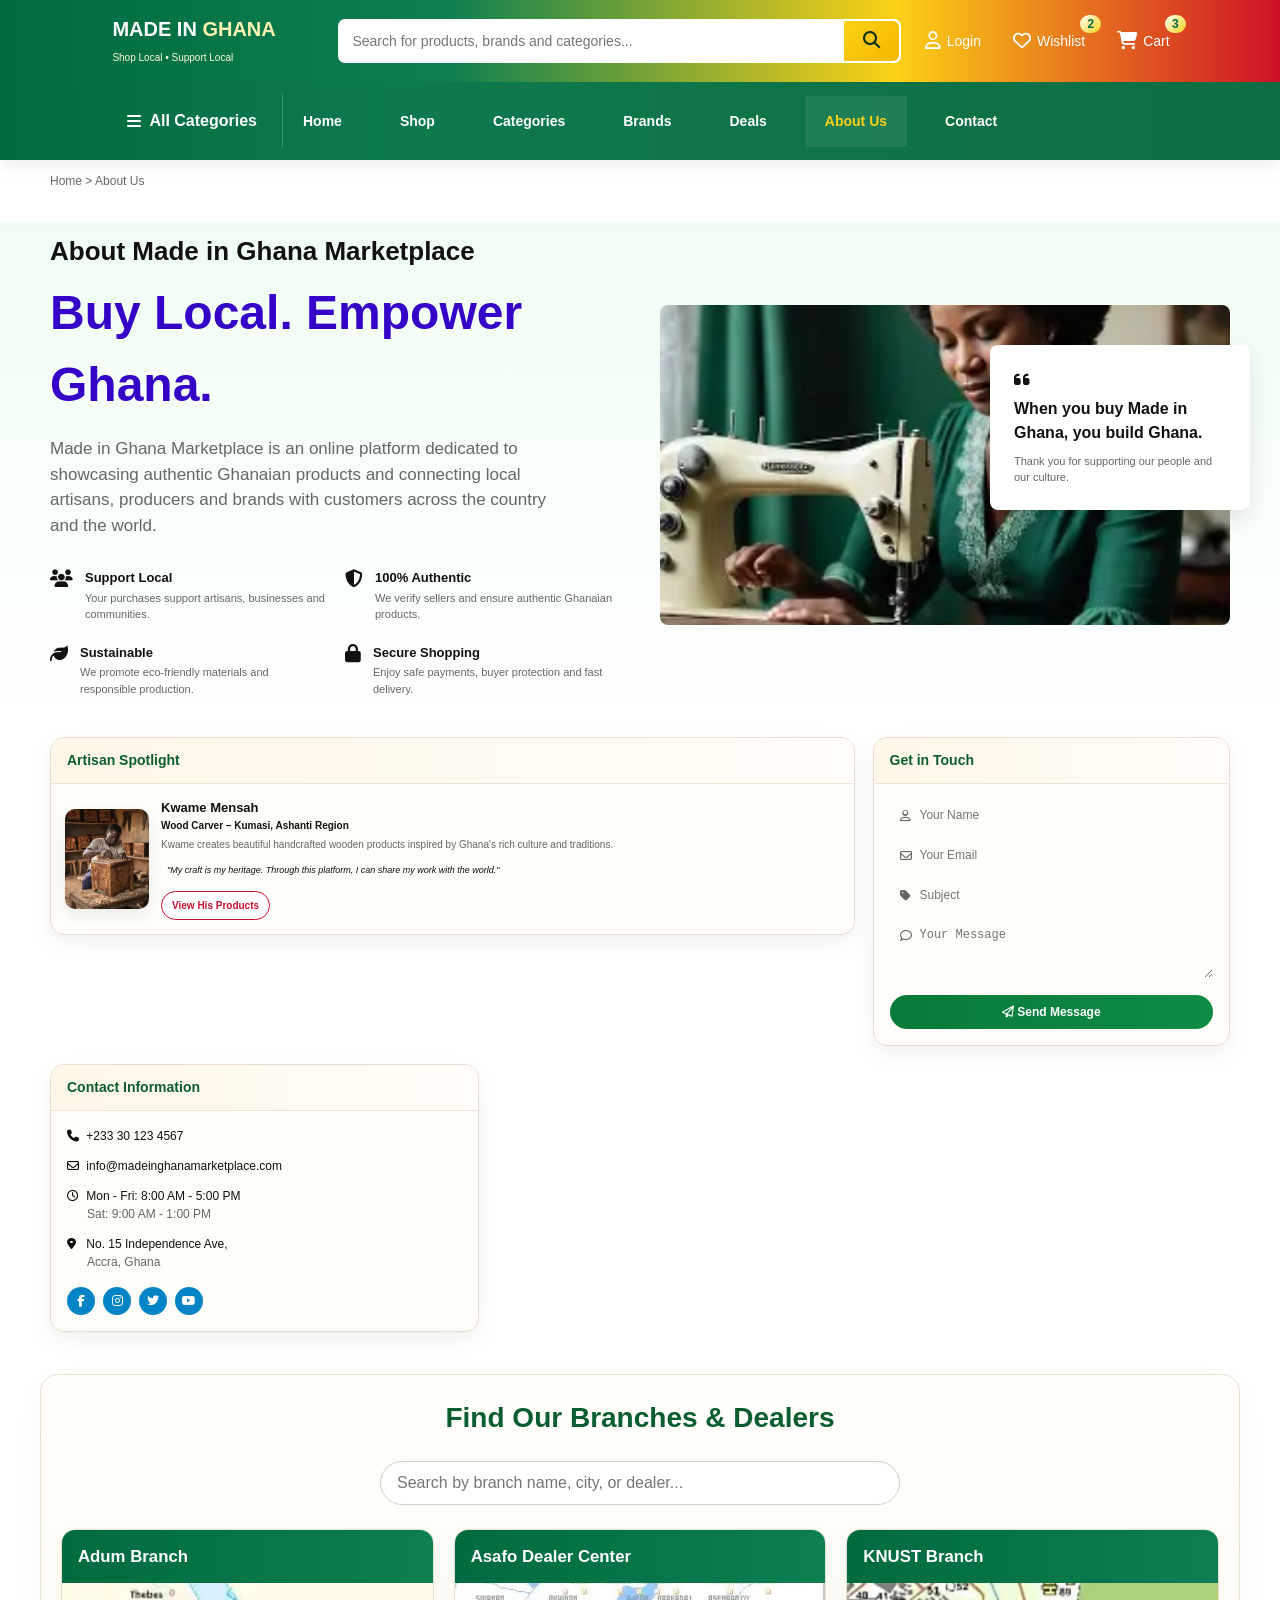
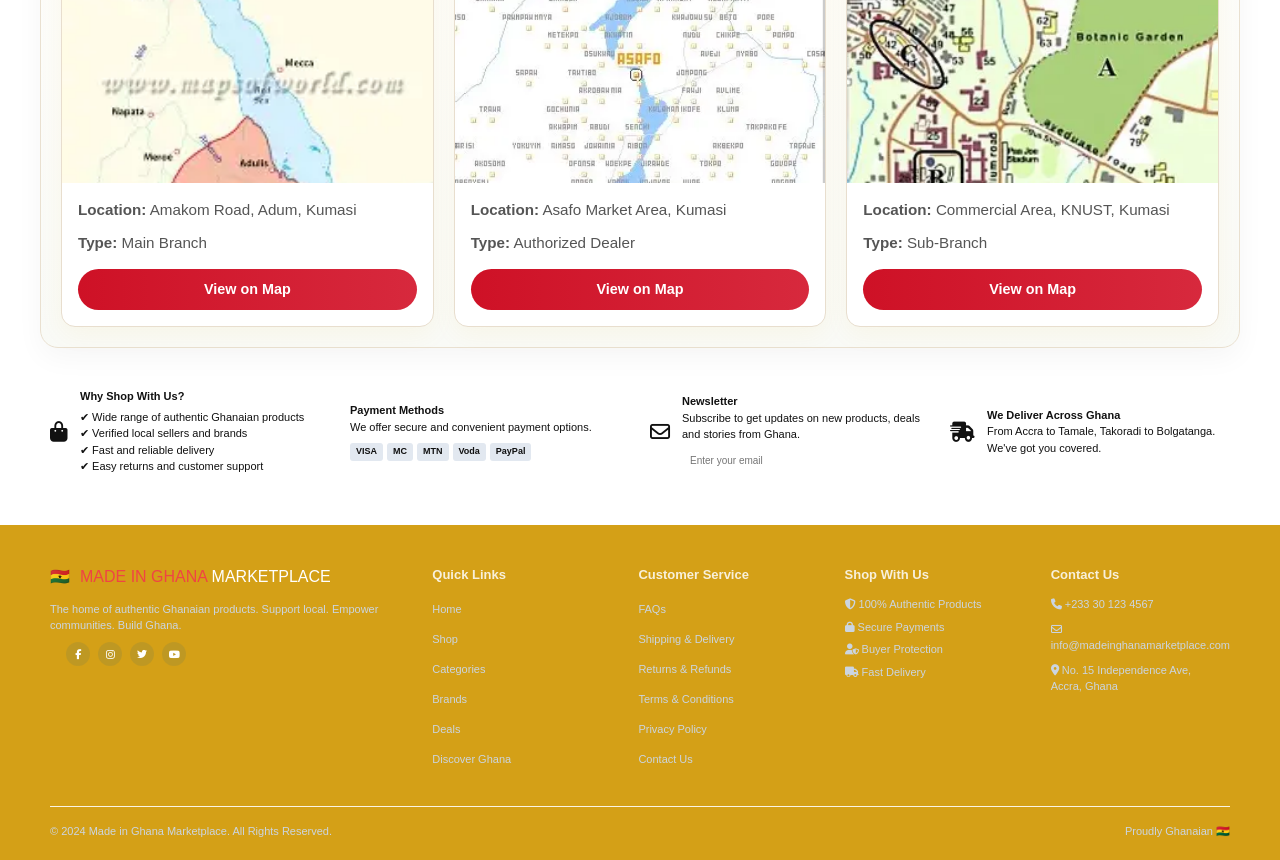
==== commit 42a851dc: "made changes" ====
--- a/about.html
+++ b/about.html
@@ -13,7 +13,7 @@
   <header class="header">
     <div class="top-nav">
       <div class="logo">
-        <div class="logo-icon">🇬🇭</div>
+        <div class="logo-icon"></div>
         <div class="logo-text">
           <h1>MADE IN <span>GHANA</span></h1>
           <small>Shop Local • Support Local</small>
@@ -180,7 +180,7 @@
     <div class="card" data-name="adum branch kumasi central">
       <div class="card-header">Adum Branch</div>
       <div class="map-placeholder">
-        <img src="https://images.unsplash.com/photo-1486406146926-c627a92ad1ab?auto=format&fit=crop&w=600&q=80" alt="Adum Branch Office" class="map-img">
+        <img src="adum map.webp" alt="Adum Branch Office" class="map-img">
       </div>
       <div class="card-body">
         <p class="branch-address"><strong>Location:</strong> Amakom Road, Adum, Kumasi</p>
@@ -193,7 +193,7 @@
     <div class="card" data-name="asafo dealer kumasi market">
       <div class="card-header">Asafo Dealer Center</div>
       <div class="map-placeholder">
-        <img src="https://images.unsplash.com/photo-1541888946425-d0fbb18f729b?auto=format&fit=crop&w=600&q=80" alt="Asafo Branch Office" class="map-img">
+        <img src="asafo map.webp" alt="Asafo Branch Office" class="map-img">
       </div>
       <div class="card-body">
         <p class="branch-address"><strong>Location:</strong> Asafo Market Area, Kumasi</p>
@@ -206,7 +206,7 @@
     <div class="card" data-name="knust branch university campus">
       <div class="card-header">KNUST Branch</div>
       <div class="map-placeholder">
-        <img src="https://images.unsplash.com/photo-1497366216548-37526070297c?auto=format&fit=crop&w=600&q=80" alt="KNUST Branch Office" class="map-img">
+        <img src="kn maop.webp" alt="KNUST Branch Office" class="map-img">
       </div>
       <div class="card-body">
         <p class="branch-address"><strong>Location:</strong> Commercial Area, KNUST, Kumasi</p>
--- a/style.css
+++ b/style.css
@@ -2009,7 +2009,7 @@
 
 
 @media (max-width: 550px) {
-
+}
     .container {
         padding: 15px;
     }
@@ -2553,8 +2553,8 @@
 
 /* Footer */
 .footer {
-  background-color: var(--dark-green);
-  color: white;
+  background-color: var(--gold);
+  color: rgba(255, 255, 255, 0.842);
   padding: 40px 50px 20px;
 }
 
@@ -2603,7 +2603,7 @@
 }
 
 .social-links.dark a {
-  background: rgba(255,255,255,0.1);
+  background: rgba(3, 85, 143, 0.1);
   color: white;
   width: 24px;
   height: 24px;
@@ -2620,7 +2620,7 @@
 }
 
 .footer-bottom {
-  border-top: 1px solid rgba(255,255,255,0.1);
+  border-top: 1px solid rgba(255, 255, 255, 0.881);
   padding-top: 16px;
   display: flex;
   justify-content: space-between;
@@ -2682,7 +2682,7 @@
   border: 1px solid #e8dece;
   border-radius: 14px;
   overflow: hidden;
-  box-shadow: 0 8px 24px rgba(0,0,0,0.06);
+  box-shadow: 0 8px 24px rgba(216, 162, 2, 0.06);
   display: flex;
   flex-direction: column;
   min-height: 100%;
@@ -2773,3 +2773,20 @@
     padding: 20px 16px 18px;
   }
 }
+.search-box input {
+    flex: 1;
+    padding: 10px 12px;
+    border: none;
+    border-radius: 6px 0 0 6px;
+    outline: none;
+    background: rgba(255,255,255,0.96);
+}
+
+.search-box button {
+    border: none;
+    background: linear-gradient(135deg, #FCD116 0%, #f3b700 100%);
+    color: #0d2f1f;
+    padding: 10px 14px;
+    border-radius: 0 6px 6px 0;
+    font-weight: 700;
+}
